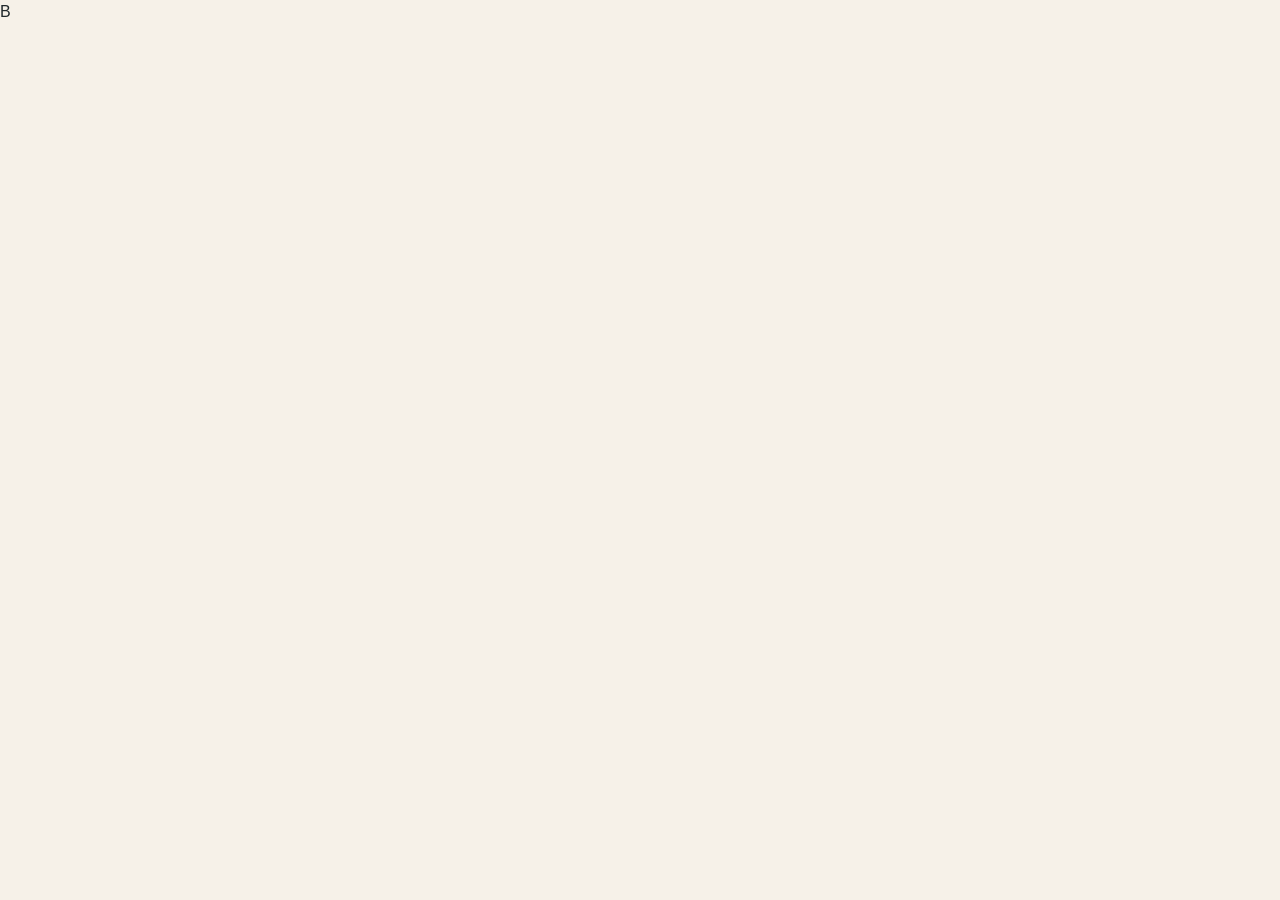
==== index.html @ 12fffc2f "build Pixel Party game hub and points shop" ====
<!doctype html>
<html lang="en">
<head>
  <meta charset="utf-8">
  <meta name="viewport" content="width=device-width, initial-scale=1">
  <meta name="description" content="A small browser arcade with quick games, daily challenges, and high scores.">
  <title>Pixel Party // Browser Arcade</title>
  <link rel="stylesheet" href="styles.css">
  <link rel="stylesheet" href="quest.css">
  <link rel="stylesheet" href="party.css">
</head>
<body>
  <div class="grain" aria-hidden="true"></div>
  <header class="site-header">
    <a class="logo" href="#top" aria-label="Pixel Party home"><span class="logo-mark">✦</span><span>pixel party</span></a>
    <nav aria-label="Primary navigation">
      <a href="#arcade">Arcade</a>
      <a href="#how-it-works">How it works</a>
      <a href="shop.html">Points shop</a><a class="nav-button" href="#arcade">Pick a game <span>↗</span></a>
    </nav>
  </header>

  <main id="top">
    <section class="hero gamified-hero" aria-labelledby="hero-title">
      <div class="hero-copy">
        <div class="status-line"><span class="live-pill"><span class="pulse"></span> ARCADE ONLINE</span><span class="season-label">SEASON 01 · BREAK TIME</span></div>
        <h1 id="hero-title">Choose your<br><em>next adventure.</em></h1>
        <p class="hero-text">Five games, no account, and something new to chase each day. Pick a favorite, beat your last score, and leave your mark.</p>
        <div class="hero-actions"><a class="button button-primary" href="#arcade">Choose a game <span>↓</span></a><span class="micro-note">New challenge every day.</span></div>
      </div>
      <div class="hero-art" aria-label="Decorative game controller illustration">
        <div class="sun"></div><div class="doodle doodle-star">✦</div><div class="doodle doodle-zig">〰</div>
        <div class="controller"><span class="controller-top"></span><span class="dpad"><i></i><b></b></span><span class="button-cluster"><i></i><i></i><i></i><i></i></span><span class="stick one"></span><span class="stick two"></span><span class="controller-line"></span></div>
        <span class="art-note note-one">pick a lane →</span><span class="art-note note-two">level up!</span>
      </div>
    </section>

    <section class="player-dashboard" aria-label="Player progress">
      <div class="player-id"><div class="avatar" data-party-badge>B</div><div><span class="tiny-label">PLAYER PROFILE</span><strong>Break Runner <i>LVL 04</i></strong></div></div>
      <div class="xp-block"><div class="xp-label"><span>XP TO NEXT LEVEL</span><b>720 / 1000</b></div><div class="xp-track"><span></span></div></div>
      <div class="dash-stat"><span class="stat-icon">🔥</span><div><span class="tiny-label">STREAK</span><strong id="streak-count">0 days</strong></div></div>
      <div class="dash-stat"><span class="stat-icon">🏆</span><div><span class="tiny-label">WINS</span><strong>12 total</strong></div></div>
    </section>

    <section class="daily-quest" aria-label="Daily quest">
      <div class="quest-icon">✦</div><div class="quest-copy"><span class="tiny-label" id="quest-kicker">DAILY QUEST · +100 XP</span><h2 id="quest-title">Try something new</h2><p id="quest-copy">Play one of the two fresh mini-games below and add a new badge to your shelf.</p></div><span class="quest-reward">REWARD<br><b>+100 XP</b></span><button class="quest-button" id="claim-quest">Claim today’s XP</button><span class="quest-status" id="quest-status" aria-live="polite"></span>
    </section>

    <section class="arcade-section" id="arcade" aria-labelledby="arcade-title">
      <div class="section-heading"><div><p class="kicker">the game shelf</p><h2 id="arcade-title">What are you in the mood for?</h2></div><label class="search"><span>⌕</span><input id="game-search" type="search" placeholder="Find a game" aria-label="Find a game"></label></div>
      <div class="game-grid" id="game-grid">
        <article class="game-card featured" data-title="Blast Rivals" data-tags="action arena duel shooting">
          <div class="card-art blast-art"><span class="art-badge">HOT</span><span class="blast-word">BLAST</span><span class="blast-orb orb-one"></span><span class="blast-orb orb-two"></span><span class="blast-cross">+</span><span class="blast-caption">arena duel</span></div>
          <div class="card-body"><div class="card-meta"><span class="game-type">Action · Arena</span><span class="players">1–2 players</span></div><h3>Blast Rivals</h3><p>Dash, aim, choose your weapon, and outlast the arena.</p><a class="card-link" href="games/blast-rivals/index.html">Play Blast Rivals <span>↗</span></a></div>
        </article>
        <article class="game-card" data-title="Grandma's Cookie Counter" data-tags="clicker idle upgrade cozy">
          <div class="card-art cookie-art"><span class="recipe-note">fresh from<br>the oven</span><span class="cookie">●</span><span class="cookie-chip c1"></span><span class="cookie-chip c2"></span><span class="cookie-chip c3"></span><span class="steam">〰</span></div>
          <div class="card-body"><div class="card-meta"><span class="game-type">Idle · Upgrade</span><span class="players">Solo</span></div><h3>Grandma’s Cookie Counter</h3><p>Click a cookie, hire grandmas, and grow the sweetest empire.</p><a class="card-link" href="games/grandmas-cookie/index.html">Start baking <span>↗</span></a></div>
        </article>
        <article class="game-card" data-title="Jet Ski Race" data-tags="racing speed water multiplayer">
          <div class="card-art jetski-art"><span class="wave wave-one"></span><span class="wave wave-two"></span><span class="jetski">▰</span><span class="speed-lines">///</span><span class="race-note">GO<br>FAST!</span></div>
          <div class="card-body"><div class="card-meta"><span class="game-type">Racing · Speed</span><span class="players">Solo</span></div><h3>Jet Ski Race</h3><p>Hit the water, dodge the buoys, and chase the finish line.</p><a class="card-link" href="https://azgames.io/jetski-race" target="_blank" rel="noopener">Race on AZGames <span>↗</span></a></div>
        </article>
        <article class="game-card bonus-card" data-title="Cannonfall Last Stand" data-tags="defense shooter upgrade bonus">
          <div class="card-art cannon-art"><span class="cannon-sun">✹</span><span class="cannon">▰</span><span class="cannon-copy">LAST<br>STAND</span></div>
          <div class="card-body"><div class="card-meta"><span class="game-type">Bonus · Defense</span><span class="players">Solo</span></div><h3>Cannonfall // Last Stand</h3><p>Defend the wall, earn money, and build an overpowered cannon.</p><a class="card-link" href="games/cannonfall/index.html">Defend the line <span>↗</span></a></div>
        </article>
        <article class="game-card mini-card" data-title="Pixel Dodge" data-tags="arcade reflex quick mini new">
          <div class="card-art dodge-art"><span class="new-stamp">NEW</span><span class="dodge-grid"></span><span class="dodge-player">◆</span><span class="dodge-enemy enemy-a">✦</span><span class="dodge-enemy enemy-b">✦</span><span class="dodge-title">DODGE<br>MODE</span></div>
          <div class="card-body"><div class="card-meta"><span class="game-type">Mini · Reflex</span><span class="players">Solo</span></div><h3>Pixel Dodge</h3><p>Move left and right, dodge the falling sparks, and beat your best run.</p><a class="card-link" href="games/pixel-dodge/index.html">Start dodging <span>↗</span></a></div>
        </article>
        <article class="game-card mini-card" data-title="Flip Match" data-tags="memory puzzle quick mini new">
          <div class="card-art memory-art"><span class="new-stamp">NEW</span><span class="memory-card mc-1">?</span><span class="memory-card mc-2">★</span><span class="memory-card mc-3">●</span><span class="memory-card mc-4">★</span><span class="memory-card mc-5">?</span><span class="memory-card mc-6">●</span></div>
          <div class="card-body"><div class="card-meta"><span class="game-type">Mini · Memory</span><span class="players">Solo</span></div><h3>Flip Match</h3><p>Find all the pairs in as few moves as possible. Your brain is the upgrade.</p><a class="card-link" href="games/flip-match/index.html">Flip the cards <span>↗</span></a></div>
        </article>
      </div>
      <p class="empty-state" id="empty-state" hidden>No games found. Try a different vibe.</p>
    </section>

    <section class="how-section" id="how-it-works"><div class="how-intro"><p class="kicker">how this place works</p><h2>Pick a game.<br><em>Leave a score.</em></h2></div><div class="steps"><div class="step"><span>01</span><h3>Pick a lane</h3><p>Blast, bake, race, dodge, or match. Choose whatever sounds fun.</p></div><div class="step"><span>02</span><h3>Beat your best</h3><p>Most games save progress or high scores right in this browser.</p></div><div class="step"><span>03</span><h3>Check back tomorrow</h3><p>Your daily quest resets once a day, so there’s always one more thing to try.</p></div></div></section>
  </main>
  <footer class="site-footer"><a class="logo" href="#top"><span class="logo-mark">✦</span><span>pixel party</span></a><span>built by classmates, played everywhere</span><span>static arcade · 2026</span></footer>
  <script src="party.js"></script><script src="script.js"></script>
</body>
</html>
---- styles.css ----
:root{--ink:#20282a;--cream:#f6f1e8;--paper:#fffdf8;--coral:#f26f52;--yellow:#f5c84b;--mint:#b7dfcf;--blue:#91c9df;--line:#d9d2c4;--serif:Georgia,'Times New Roman',serif;--hand:'Segoe Print','Bradley Hand',cursive}*{box-sizing:border-box}html{scroll-behavior:smooth}body{margin:0;background:var(--cream);color:var(--ink);font-family:Arial,Helvetica,sans-serif;line-height:1.45}.grain{position:fixed;inset:0;pointer-events:none;opacity:.16;background-image:radial-gradient(#3c3025 .6px,transparent .7px);background-size:7px 7px;mix-blend-mode:multiply;z-index:5}.site-header{max-width:1180px;margin:auto;padding:25px 34px;display:flex;justify-content:space-between;align-items:center;position:relative;z-index:10}.logo{color:var(--ink);text-decoration:none;font:700 21px var(--hand);display:flex;align-items:center;gap:9px}.logo-mark{display:grid;place-items:center;width:28px;height:28px;color:#fff;background:var(--coral);border-radius:50%;font:18px Arial;transform:rotate(-12deg)}nav{display:flex;align-items:center;gap:29px;font-size:13px;font-weight:700}nav a{color:var(--ink);text-decoration:none}nav a:hover,.card-link:hover{color:var(--coral)}.nav-button{border:1px solid var(--ink);padding:10px 15px;border-radius:99px}.nav-button span,.button span,.card-link span{font-size:18px;margin-left:5px}.hero{max-width:1180px;margin:32px auto 105px;padding:45px 34px 0;display:grid;grid-template-columns:1.05fr .95fr;align-items:center;gap:40px}.kicker{text-transform:uppercase;letter-spacing:2.5px;font-size:10px;font-weight:800;color:#687370;margin:0 0 18px}.pulse{display:inline-block;width:8px;height:8px;border-radius:50%;background:var(--coral);margin-right:8px;box-shadow:0 0 0 5px #f26f5230}.hero h1{font:700 clamp(43px,6vw,78px)/.98 var(--serif);letter-spacing:-3px;margin:0 0 24px}.hero h1 em,.how-section em{font-weight:400;color:var(--coral);font-style:italic}.hero-text{max-width:465px;color:#596361;font-size:16px;margin:0 0 31px}.hero-actions{display:flex;align-items:center;gap:19px}.button{display:inline-block;text-decoration:none;font-weight:800;font-size:13px;padding:15px 21px;border-radius:99px}.button-primary{background:var(--ink);color:#fff}.button-primary:hover{background:var(--coral)}.micro-note{font:13px var(--hand);color:#727a76}.hero-art{height:370px;position:relative}.sun{position:absolute;background:var(--yellow);width:260px;height:260px;border-radius:50%;left:78px;top:15px}.controller{position:absolute;left:53px;top:96px;width:360px;height:174px;background:#e8e1d4;border:3px solid var(--ink);border-radius:90px 85px 105px 85px;transform:rotate(-10deg);box-shadow:8px 10px 0 var(--ink);overflow:hidden}.controller-top{position:absolute;width:182px;height:50px;background:#c7d1ca;border-radius:50%;left:88px;top:-23px;opacity:.7}.dpad{position:absolute;left:62px;top:60px;width:48px;height:48px}.dpad:before,.dpad:after{content:'';position:absolute;background:var(--ink);border-radius:3px}.dpad:before{width:48px;height:15px;top:16px}.dpad:after{height:48px;width:15px;left:16px}.button-cluster{position:absolute;right:47px;top:48px;width:61px;height:60px}.button-cluster i{position:absolute;width:16px;height:16px;border-radius:50%;background:var(--coral);border:2px solid var(--ink)}.button-cluster i:nth-child(1){top:0;left:23px;background:var(--yellow)}.button-cluster i:nth-child(2){top:22px;left:0;background:var(--blue)}.button-cluster i:nth-child(3){top:22px;right:0;background:var(--coral)}.button-cluster i:nth-child(4){bottom:0;left:23px;background:var(--mint)}.stick{position:absolute;width:31px;height:31px;border-radius:50%;background:#b5beb7;border:2px solid var(--ink);bottom:27px}.stick.one{left:127px}.stick.two{left:199px}.controller-line{position:absolute;left:153px;bottom:10px;width:54px;height:2px;background:#9aa49f}.doodle{position:absolute;font-size:45px;color:var(--coral);font-family:var(--hand)}.doodle-star{right:50px;top:24px}.doodle-zig{left:24px;bottom:36px;color:var(--ink);transform:rotate(-18deg)}.art-note{position:absolute;font:17px var(--hand)}.note-one{right:0;bottom:63px;transform:rotate(7deg)}.note-two{left:5px;top:68px;color:var(--coral);transform:rotate(-12deg)}.arcade-section{max-width:1180px;margin:auto;padding:0 34px 110px}.section-heading{display:flex;justify-content:space-between;align-items:end;margin-bottom:25px}.section-heading h2,.how-section h2{font:700 clamp(30px,4vw,46px)/1 var(--serif);letter-spacing:-1.5px;margin:0}.search{border-bottom:1px solid #9faaa4;display:flex;align-items:center;gap:8px;padding:8px 2px;width:180px}.search span{font-size:22px}.search input{background:none;border:0;outline:0;font:14px var(--hand);width:100%;color:var(--ink)}.game-grid{display:grid;grid-template-columns:repeat(3,1fr);gap:18px}.game-card{background:var(--paper);border:1px solid var(--line);border-radius:8px;overflow:hidden;box-shadow:0 5px 0 #e5ddcf;transition:.2s;display:flex;flex-direction:column}.game-card:hover{transform:translateY(-6px) rotate(-.4deg);box-shadow:0 11px 0 #ded4c4}.card-art{height:220px;position:relative;overflow:hidden}.blast-art{background:#161f35;color:#fff}.art-badge{position:absolute;right:14px;top:14px;background:var(--coral);font-size:9px;font-weight:900;padding:5px 8px;border-radius:3px;letter-spacing:1px}.blast-word{position:absolute;left:23px;top:47px;font:900 59px Arial;font-style:italic;letter-spacing:-7px;text-shadow:4px 5px 0 var(--coral)}.blast-caption{position:absolute;left:26px;bottom:30px;color:#9eaac6;text-transform:uppercase;letter-spacing:2px;font-size:10px}.blast-orb{position:absolute;border-radius:50%;border:3px solid #91c9df}.orb-one{width:72px;height:72px;right:34px;bottom:28px;box-shadow:0 0 25px #91c9df}.orb-two{width:19px;height:19px;right:145px;top:31px;background:var(--yellow);border:0}.blast-cross{position:absolute;color:var(--mint);font-size:52px;right:75px;top:70px}.cookie-art{background:#e9d9bc}.cookie{position:absolute;width:138px;height:138px;border-radius:50%;left:90px;top:45px;background:#b66a41;border:4px solid #703e2a;color:transparent;box-shadow:8px 11px 0 #70412d;transform:rotate(-9deg)}.cookie-chip{position:absolute;width:14px;height:14px;border-radius:50%;background:#633724;z-index:1}.c1{left:137px;top:76px}.c2{left:181px;top:123px}.c3{left:117px;top:145px}.recipe-note,.race-note{position:absolute;font:17px var(--hand);color:#6a4938;left:19px;top:21px;transform:rotate(-8deg)}.steam{position:absolute;right:29px;top:26px;font:55px var(--hand);color:#fff;transform:rotate(20deg)}.jetski-art{background:var(--blue)}.wave{position:absolute;left:-20px;width:420px;height:75px;border-top:6px solid #eaf6ee;border-radius:50%}.wave-one{bottom:43px;transform:rotate(-8deg)}.wave-two{bottom:-2px;transform:rotate(7deg);opacity:.7}.jetski{position:absolute;left:98px;top:92px;font-size:104px;color:var(--coral);transform:rotate(-9deg);text-shadow:7px 8px 0 var(--ink)}.speed-lines{position:absolute;left:49px;top:110px;font:38px Arial;letter-spacing:2px;color:#fff;transform:rotate(-15deg)}.race-note{right:20px;left:auto;top:28px;color:var(--ink);font-size:20px;font-weight:700;transform:rotate(8deg)}.cannon-art{background:#f1c94f;color:var(--ink)}.cannon-sun{position:absolute;font-size:120px;left:17px;top:37px;opacity:.25}.cannon{position:absolute;font-size:110px;left:58px;top:73px;transform:rotate(-20deg)}.cannon-copy{position:absolute;right:21px;top:48px;font:900 31px/.85 Arial;font-style:italic;text-align:right}.card-body{padding:18px 19px 20px;display:flex;flex-direction:column;flex:1}.card-meta{display:flex;justify-content:space-between;color:#78827e;text-transform:uppercase;font-size:9px;font-weight:800;letter-spacing:1.1px}.game-type{color:var(--coral)}.card-body h3{font:700 24px/1.05 var(--serif);margin:14px 0 8px}.card-body p{color:#6a736f;font-size:13px;line-height:1.5;margin:0 0 20px}.card-link{color:var(--ink);font:700 14px var(--hand);text-decoration:none;margin-top:auto}.empty-state{text-align:center;font:20px var(--hand);padding:50px}.how-section{background:#d9eee4;padding:86px max(34px,calc((100% - 1112px)/2));display:grid;grid-template-columns:.85fr 1.3fr;gap:85px}.how-section h2{font-size:44px}.steps{display:grid;grid-template-columns:repeat(3,1fr);gap:26px}.step{border-top:1px solid #88a99b;padding-top:14px}.step span{font:15px var(--hand);color:var(--coral)}.step h3{font:700 18px var(--serif);margin:23px 0 8px}.step p{color:#63746f;font-size:13px}.site-footer{max-width:1180px;margin:auto;padding:27px 34px;display:flex;justify-content:space-between;align-items:center;color:#79827d;font-size:10px;text-transform:uppercase;letter-spacing:1px}.site-footer .logo{text-transform:none;letter-spacing:0;color:var(--ink);font-size:17px}.site-footer .logo-mark{width:22px;height:22px;font-size:13px}@media(max-width:850px){.hero{grid-template-columns:1fr;margin-top:10px;margin-bottom:65px}.hero-art{height:310px;max-width:490px;margin:auto;width:100%;transform:scale(.9)}.game-grid{grid-template-columns:repeat(2,1fr)}.how-section{grid-template-columns:1fr;gap:35px}.steps{max-width:700px}.site-footer{gap:15px;flex-wrap:wrap}}@media(max-width:580px){.site-header{padding:18px 20px}nav a:not(.nav-button){display:none}.hero,.arcade-section{padding-left:20px;padding-right:20px}.hero h1{font-size:48px}.hero-art{transform:scale(.72);transform-origin:top center;margin-bottom:-70px}.section-heading{align-items:start;gap:20px;flex-direction:column}.game-grid{grid-template-columns:1fr}.card-art{height:190px}.cookie{left:calc(50% - 69px)}.how-section{padding-left:20px;padding-right:20px}.steps{grid-template-columns:1fr}.site-footer{padding:25px 20px}.site-footer>span:last-child{display:none}}

/* Player dashboard and arcade energy */
.gamified-hero{margin-bottom:38px}.status-line{display:flex;gap:14px;align-items:center;margin-bottom:22px}.live-pill{font:800 10px Arial;letter-spacing:1.4px;background:var(--mint);padding:8px 11px;border-radius:4px}.live-pill .pulse{width:6px;height:6px;margin-right:5px;box-shadow:none}.season-label{font:10px var(--hand);color:#79827d}.player-dashboard{max-width:1112px;margin:0 auto 22px;padding:15px 18px;display:flex;align-items:center;gap:24px;background:var(--ink);color:#fff;border-radius:8px;box-shadow:6px 6px 0 var(--coral)}.player-id{display:flex;align-items:center;gap:10px;min-width:205px}.avatar{display:grid;place-items:center;width:38px;height:38px;border-radius:50%;background:var(--yellow);color:var(--ink);font:700 20px var(--serif);transform:rotate(-7deg)}.tiny-label{display:block;color:#9eb0a8;font:800 8px Arial;letter-spacing:1.3px}.player-id strong,.dash-stat strong{display:block;font:700 14px var(--serif);margin-top:3px}.player-id i{font:normal 9px Arial;color:var(--yellow);margin-left:5px}.xp-block{flex:1;min-width:170px}.xp-label{display:flex;justify-content:space-between;font:800 9px Arial;letter-spacing:1px;color:#b6c5bf;margin-bottom:7px}.xp-label b{color:var(--yellow)}.xp-track{height:8px;border-radius:9px;background:#3b4848;overflow:hidden}.xp-track span{display:block;width:72%;height:100%;background:linear-gradient(90deg,var(--coral),var(--yellow));border-radius:inherit}.dash-stat{display:flex;align-items:center;gap:8px;padding-left:18px;border-left:1px solid #465252;min-width:95px}.stat-icon{font-size:21px}.daily-quest{max-width:1112px;margin:0 auto 84px;padding:18px 24px;display:flex;align-items:center;gap:17px;border:1px dashed #c4a95c;background:#fff5c9;border-radius:8px;position:relative;overflow:hidden}.daily-quest:after{content:'✦  ✧  ✦  ✧';position:absolute;right:20px;bottom:-5px;color:#ebd782;font-size:29px;letter-spacing:8px}.quest-icon{display:grid;place-items:center;background:var(--coral);color:#fff;width:42px;height:42px;border-radius:11px;font-size:25px;transform:rotate(-7deg)}.quest-copy h2{font:700 22px var(--serif);margin:3px 0}.quest-copy p{color:#756f5d;font-size:12px;margin:0}.quest-reward{margin-left:auto;text-align:right;font:800 9px Arial;letter-spacing:1px;color:#9d8d55;z-index:1}.quest-reward b{color:var(--coral);font-size:14px}.mini-card{position:relative}.new-stamp{position:absolute;right:13px;top:13px;z-index:2;background:var(--yellow);color:var(--ink);padding:5px 7px;border-radius:3px;font:900 9px Arial;letter-spacing:1px;transform:rotate(4deg)}.dodge-art{background:#252d3c;color:#fff}.dodge-grid{position:absolute;inset:0;background-image:linear-gradient(#ffffff0c 1px,transparent 1px),linear-gradient(90deg,#ffffff0c 1px,transparent 1px);background-size:25px 25px;transform:perspective(150px) rotateX(35deg) scale(1.4);transform-origin:bottom}.dodge-player{position:absolute;left:49%;bottom:35px;color:var(--mint);font-size:36px;text-shadow:0 0 18px var(--mint);animation:float 1.5s ease-in-out infinite}.dodge-enemy{position:absolute;color:var(--coral);font-size:28px;text-shadow:0 0 12px var(--coral)}.enemy-a{left:27%;top:47px;animation:fall 2.2s linear infinite}.enemy-b{right:27%;top:17px;animation:fall 1.8s .5s linear infinite}.dodge-title{position:absolute;left:18px;bottom:17px;color:#91c9df;font:900 16px/.85 Arial;letter-spacing:1px;transform:rotate(-4deg)}.memory-art{background:#d5e8df;display:grid;grid-template-columns:repeat(3,44px);grid-template-rows:repeat(2,57px);gap:9px;align-content:center;justify-content:center}.memory-card{display:grid;place-items:center;background:var(--paper);border:2px solid var(--ink);border-radius:5px;color:var(--coral);font:700 23px var(--serif);box-shadow:3px 3px 0 #9ebdb0}.mc-2,.mc-4{color:var(--yellow)}.mc-3,.mc-6{color:var(--blue)}.mc-1,.mc-5{background:var(--ink);color:#fff;transform:rotate(-4deg)}.mc-4{transform:rotate(5deg)}@keyframes float{50%{transform:translateY(-9px) rotate(45deg)}}@keyframes fall{0%{transform:translateY(-30px);opacity:0}15%{opacity:1}100%{transform:translateY(150px);opacity:.1}}@media(max-width:850px){.player-dashboard{margin-left:34px;margin-right:34px;flex-wrap:wrap}.player-id{min-width:180px}.daily-quest{margin-left:34px;margin-right:34px}}@media(max-width:580px){.status-line{flex-wrap:wrap}.player-dashboard{margin-left:20px;margin-right:20px;gap:14px}.xp-block{order:3;flex-basis:100%}.dash-stat{min-width:85px}.daily-quest{margin-left:20px;margin-right:20px;margin-bottom:60px;padding:16px}.quest-copy p{max-width:200px}.quest-reward{display:none}}
---- quest.css ----
.quest-button{position:relative;z-index:2;margin-left:auto;border:1px solid var(--ink);border-radius:99px;background:var(--ink);color:#fff;padding:11px 14px;font:700 11px var(--hand);white-space:nowrap;cursor:pointer}.quest-button:hover{background:var(--coral);border-color:var(--coral)}.quest-button:disabled{background:#a9b3a8;border-color:#a9b3a8;cursor:default}.quest-status{position:absolute;right:24px;bottom:3px;z-index:2;color:#897c4f;font-size:9px}@media(max-width:580px){.quest-button{margin-left:0;padding:9px 11px}.quest-status{right:16px;bottom:-1px;font-size:8px}}
---- party.css ----
.party-wallet{position:fixed;right:18px;top:18px;z-index:30;padding:9px 13px;border-radius:99px;background:var(--ink,#20282a);color:#fff;text-decoration:none;font:700 11px Arial,sans-serif;box-shadow:0 4px 14px #0003}.party-wallet:hover{background:var(--coral,#f26f52)}body[data-party-theme="neon"]{--ink:#18233a;--cream:#eaf9f7;--paper:#fff;--coral:#7b61ff;--yellow:#5de0c0;--mint:#c3f2e6}body[data-party-theme="sunset"]{--ink:#3a2025;--cream:#fff0dd;--paper:#fffaf3;--coral:#df583f;--yellow:#ffb443;--mint:#ffd5b7}body[data-party-badge="★"] .avatar{background:var(--coral);color:#fff}body[data-party-badge="★"] .avatar{font-size:0}body[data-party-badge="★"] .avatar::after{content:'★';font-size:15px}
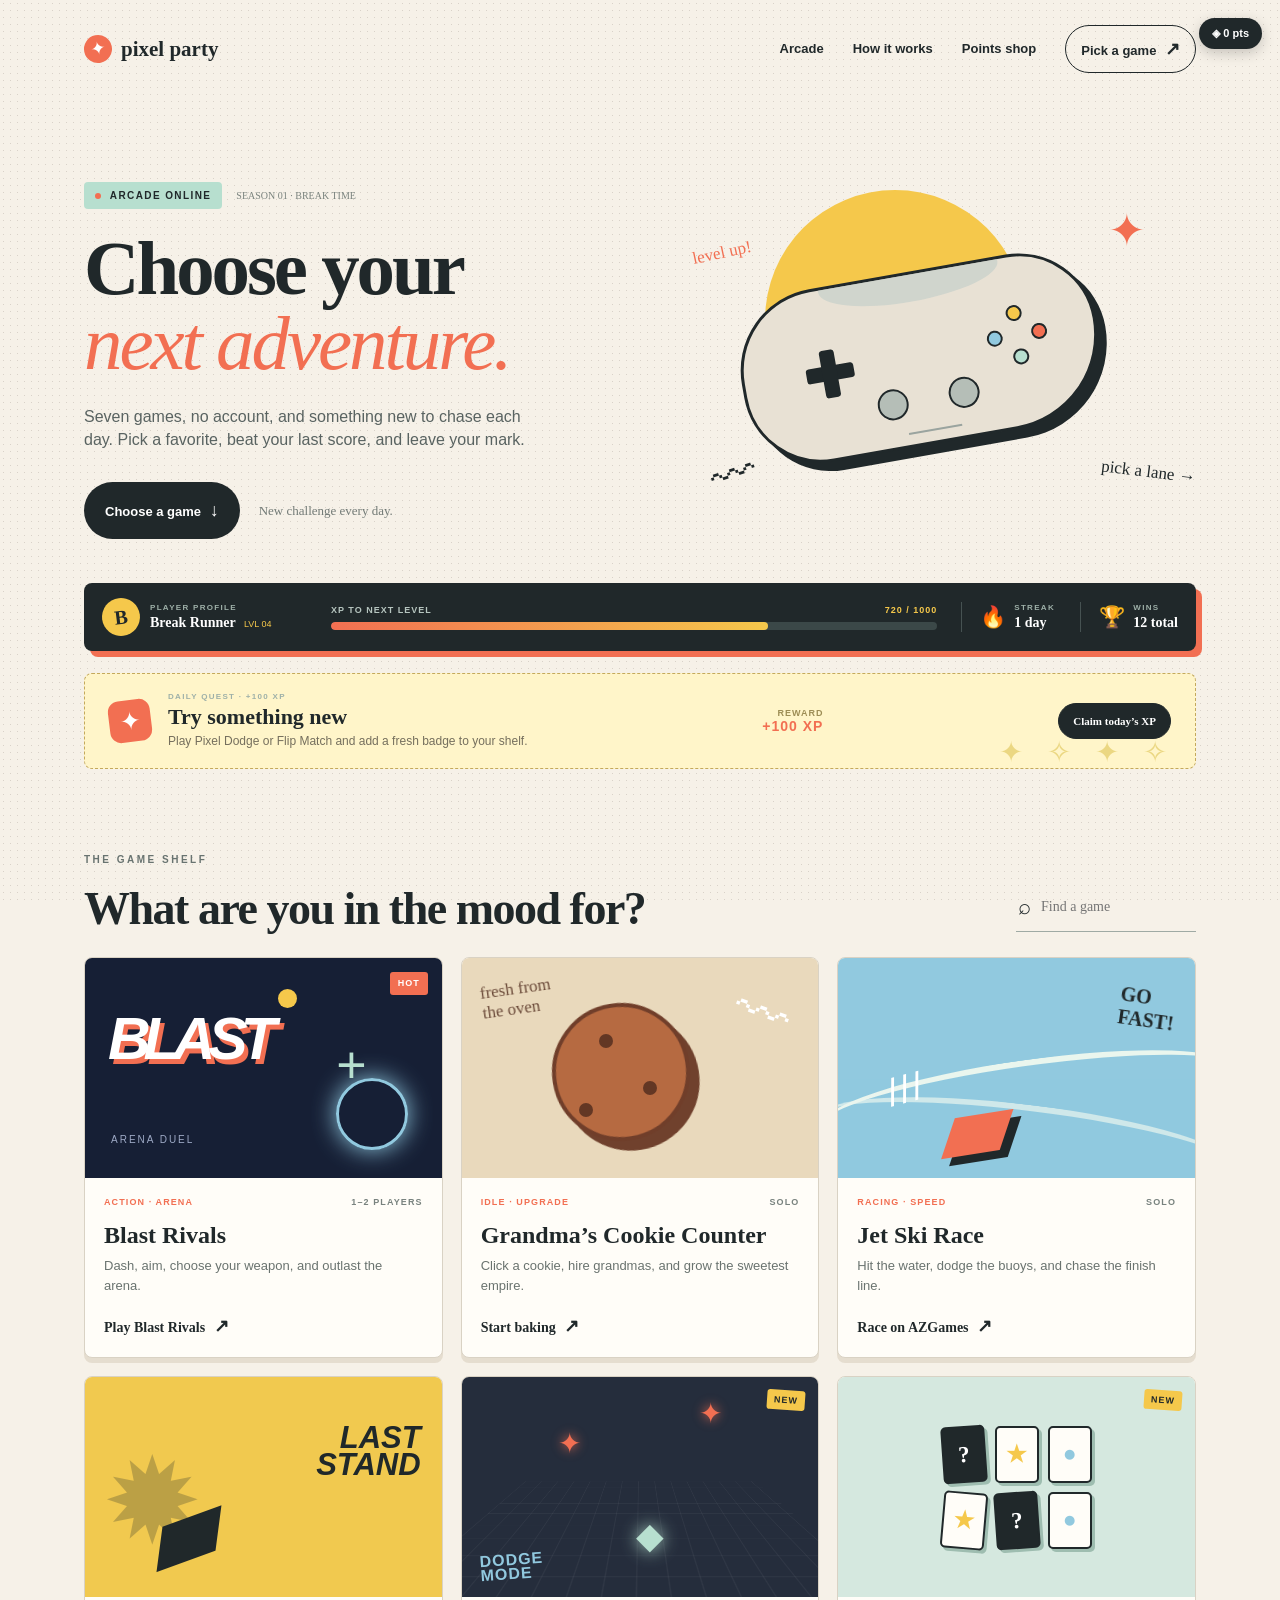
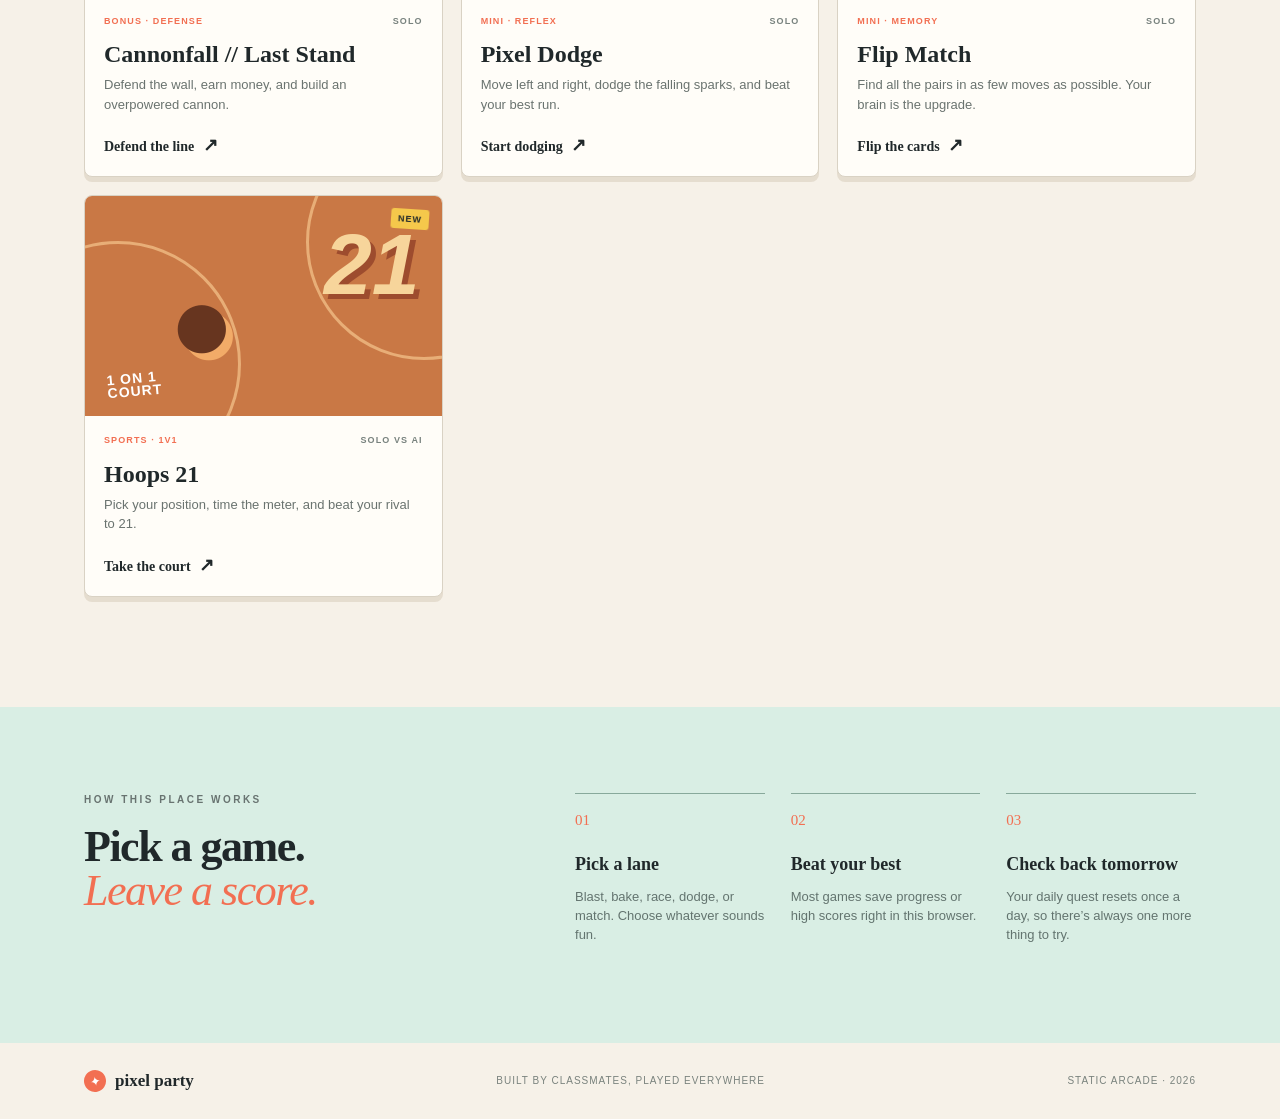
==== commit 358434a7: "add Hoops 21 basketball game" ====
--- a/index.html
+++ b/index.html
@@ -8,6 +8,8 @@
   <link rel="stylesheet" href="styles.css">
   <link rel="stylesheet" href="quest.css">
   <link rel="stylesheet" href="party.css">
+  <link rel="stylesheet" href="failsafe.css?v=3">
+  <link rel="stylesheet" href="arcade-extra.css">
 </head>
 <body>
   <div class="grain" aria-hidden="true"></div>
@@ -25,7 +27,7 @@
       <div class="hero-copy">
         <div class="status-line"><span class="live-pill"><span class="pulse"></span> ARCADE ONLINE</span><span class="season-label">SEASON 01 · BREAK TIME</span></div>
         <h1 id="hero-title">Choose your<br><em>next adventure.</em></h1>
-        <p class="hero-text">Five games, no account, and something new to chase each day. Pick a favorite, beat your last score, and leave your mark.</p>
+        <p class="hero-text">Seven games, no account, and something new to chase each day. Pick a favorite, beat your last score, and leave your mark.</p>
         <div class="hero-actions"><a class="button button-primary" href="#arcade">Choose a game <span>↓</span></a><span class="micro-note">New challenge every day.</span></div>
       </div>
       <div class="hero-art" aria-label="Decorative game controller illustration">
@@ -73,6 +75,10 @@
           <div class="card-art memory-art"><span class="new-stamp">NEW</span><span class="memory-card mc-1">?</span><span class="memory-card mc-2">★</span><span class="memory-card mc-3">●</span><span class="memory-card mc-4">★</span><span class="memory-card mc-5">?</span><span class="memory-card mc-6">●</span></div>
           <div class="card-body"><div class="card-meta"><span class="game-type">Mini · Memory</span><span class="players">Solo</span></div><h3>Flip Match</h3><p>Find all the pairs in as few moves as possible. Your brain is the upgrade.</p><a class="card-link" href="games/flip-match/index.html">Flip the cards <span>↗</span></a></div>
         </article>
+        <article class="game-card mini-card" data-title="Hoops 21" data-tags="basketball sports shooting position levels new">
+          <div class="card-art hoops-art"><span class="new-stamp">NEW</span><span class="hoops-number">21</span><span class="hoops-ball">●</span><span class="hoops-lines">1 ON 1<br>COURT</span></div>
+          <div class="card-body"><div class="card-meta"><span class="game-type">Sports · 1v1</span><span class="players">Solo vs AI</span></div><h3>Hoops 21</h3><p>Pick your position, time the meter, and beat your rival to 21.</p><a class="card-link" href="games/hoops-21/index.html">Take the court <span>↗</span></a></div>
+        </article>
       </div>
       <p class="empty-state" id="empty-state" hidden>No games found. Try a different vibe.</p>
     </section>
--- a/party.css
+++ b/party.css
@@ -1 +1 @@
-.party-wallet{position:fixed;right:18px;top:18px;z-index:30;padding:9px 13px;border-radius:99px;background:var(--ink,#20282a);color:#fff;text-decoration:none;font:700 11px Arial,sans-serif;box-shadow:0 4px 14px #0003}.party-wallet:hover{background:var(--coral,#f26f52)}body[data-party-theme="neon"]{--ink:#18233a;--cream:#eaf9f7;--paper:#fff;--coral:#7b61ff;--yellow:#5de0c0;--mint:#c3f2e6}body[data-party-theme="sunset"]{--ink:#3a2025;--cream:#fff0dd;--paper:#fffaf3;--coral:#df583f;--yellow:#ffb443;--mint:#ffd5b7}body[data-party-badge="★"] .avatar{background:var(--coral);color:#fff}body[data-party-badge="★"] .avatar{font-size:0}body[data-party-badge="★"] .avatar::after{content:'★';font-size:15px}
+.party-wallet{position:fixed;right:18px;top:18px;z-index:30;padding:9px 13px;border-radius:99px;background:var(--ink,#20282a);color:#fff;text-decoration:none;font:700 11px Arial,sans-serif;box-shadow:0 4px 14px #0003}.party-wallet:hover{background:var(--coral,#f26f52)}html,body{min-height:100%;visibility:visible!important;opacity:1!important}.grain{z-index:0}.site-header,main,footer{position:relative;z-index:6}body[data-party-theme="neon"]{--ink:#18233a;--cream:#eaf9f7;--paper:#fff;--coral:#7b61ff;--yellow:#5de0c0;--mint:#c3f2e6}body[data-party-theme="sunset"]{--ink:#3a2025;--cream:#fff0dd;--paper:#fffaf3;--coral:#df583f;--yellow:#ffb443;--mint:#ffd5b7}body[data-party-badge="★"] .avatar{background:var(--coral);color:#fff}body[data-party-badge="★"] .avatar{font-size:0}body[data-party-badge="★"] .avatar::after{content:'★';font-size:15px}
--- a/failsafe.css
+++ b/failsafe.css
@@ -0,0 +1,14 @@
+/* Last-resort layout guard for local-file and GitHub Pages rendering. */
+html,body{display:block!important;min-width:320px;min-height:100%;overflow-x:hidden!important;overflow-y:auto!important}
+body>*{visibility:visible!important}
+.site-header{display:flex!important;visibility:visible!important;position:relative!important;z-index:10!important}
+main#top{display:block!important;visibility:visible!important;position:relative!important;z-index:6!important}
+.hero{display:grid!important;visibility:visible!important}
+.player-dashboard{display:flex!important;visibility:visible!important}
+.daily-quest{display:flex!important;visibility:visible!important}
+.arcade-section{display:block!important;visibility:visible!important}
+.game-grid{display:grid!important;visibility:visible!important}
+.game-card{display:flex!important;visibility:visible!important;opacity:1!important}
+.how-section{display:grid!important;visibility:visible!important}
+.site-footer{display:flex!important;visibility:visible!important;position:relative!important;z-index:6!important}
+.grain{pointer-events:none!important;z-index:0!important}
--- a/arcade-extra.css
+++ b/arcade-extra.css
@@ -0,0 +1 @@
+.hoops-art{background:#c97845;color:#fff;overflow:hidden}.hoops-art:before,.hoops-art:after{content:'';position:absolute;border:3px solid #f5c58e;border-radius:50%;opacity:.7}.hoops-art:before{width:240px;height:240px;left:-90px;top:45px}.hoops-art:after{width:230px;height:230px;right:-100px;top:-72px}.hoops-number{position:absolute;right:22px;top:34px;font:900 86px/.8 Arial;font-style:italic;color:#f7d59b;text-shadow:5px 5px 0 #9d4c2e}.hoops-ball{position:absolute;left:83px;top:71px;font-size:112px;color:#67351f;line-height:1;text-shadow:7px 7px 0 #f2ab68}.hoops-lines{position:absolute;left:22px;bottom:19px;font:900 14px/.9 Arial;letter-spacing:1px;transform:rotate(-5deg)}
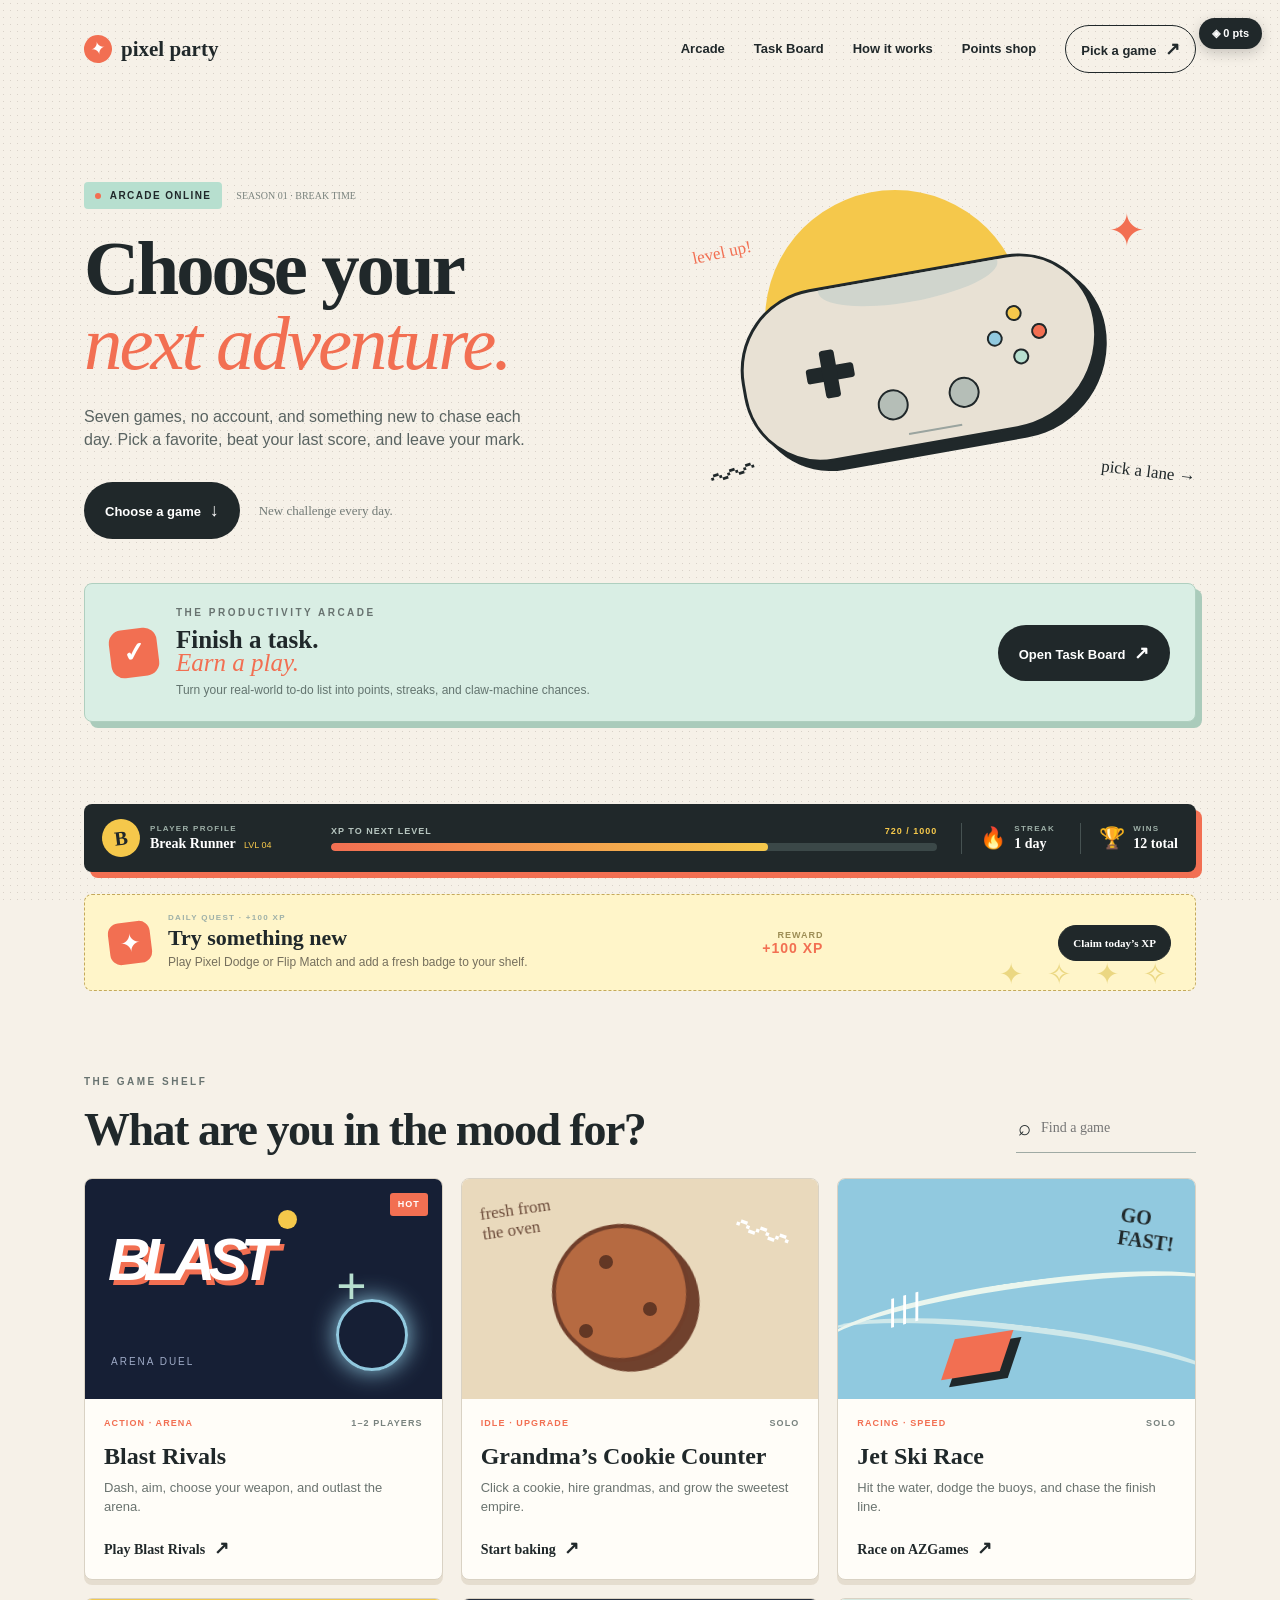
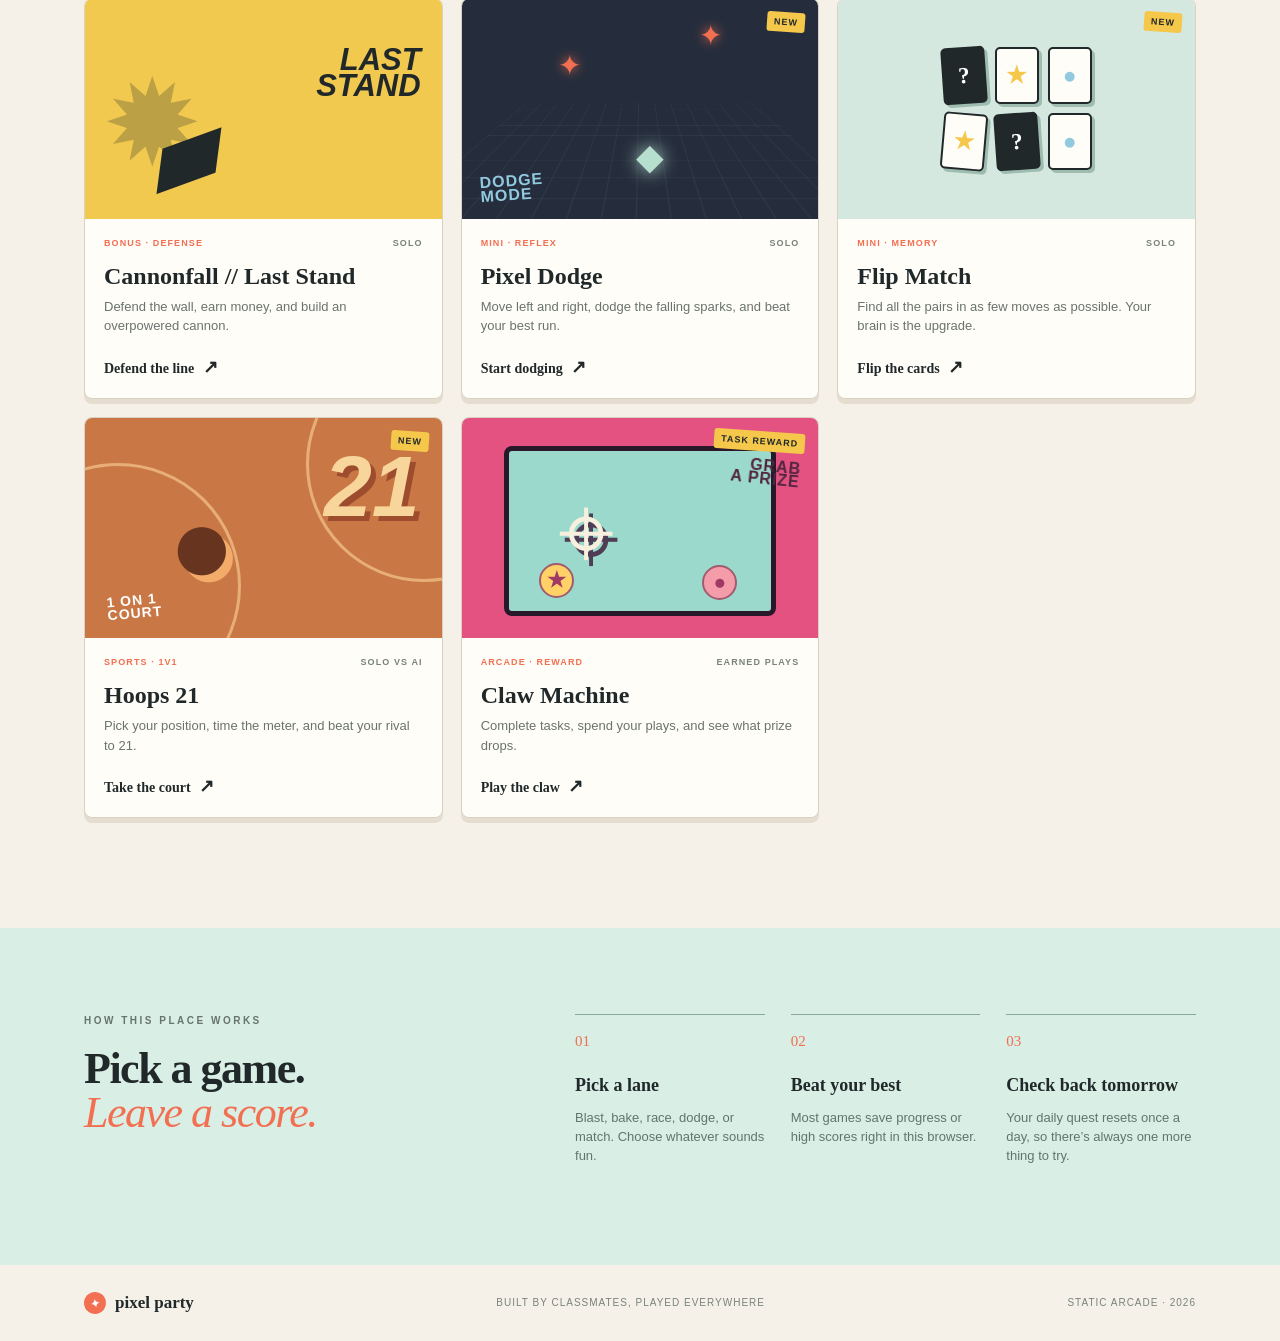
==== commit 411c1502: "add task board and claw machine rewards" ====
--- a/index.html
+++ b/index.html
@@ -17,6 +17,7 @@
     <a class="logo" href="#top" aria-label="Pixel Party home"><span class="logo-mark">✦</span><span>pixel party</span></a>
     <nav aria-label="Primary navigation">
       <a href="#arcade">Arcade</a>
+      <a href="tasks.html">Task Board</a>
       <a href="#how-it-works">How it works</a>
       <a href="shop.html">Points shop</a><a class="nav-button" href="#arcade">Pick a game <span>↗</span></a>
     </nav>
@@ -35,6 +36,10 @@
         <div class="controller"><span class="controller-top"></span><span class="dpad"><i></i><b></b></span><span class="button-cluster"><i></i><i></i><i></i><i></i></span><span class="stick one"></span><span class="stick two"></span><span class="controller-line"></span></div>
         <span class="art-note note-one">pick a lane →</span><span class="art-note note-two">level up!</span>
       </div>
+    </section>
+
+    <section class="task-cta" aria-label="Task Board preview">
+      <div class="task-cta-icon">✓</div><div><p class="kicker">THE PRODUCTIVITY ARCADE</p><h2>Finish a task.<br><em>Earn a play.</em></h2><p>Turn your real-world to-do list into points, streaks, and claw-machine chances.</p></div><a class="button button-primary" href="tasks.html">Open Task Board <span>↗</span></a>
     </section>
 
     <section class="player-dashboard" aria-label="Player progress">
@@ -79,6 +84,10 @@
           <div class="card-art hoops-art"><span class="new-stamp">NEW</span><span class="hoops-number">21</span><span class="hoops-ball">●</span><span class="hoops-lines">1 ON 1<br>COURT</span></div>
           <div class="card-body"><div class="card-meta"><span class="game-type">Sports · 1v1</span><span class="players">Solo vs AI</span></div><h3>Hoops 21</h3><p>Pick your position, time the meter, and beat your rival to 21.</p><a class="card-link" href="games/hoops-21/index.html">Take the court <span>↗</span></a></div>
         </article>
+        <article class="game-card mini-card" data-title="Claw Machine" data-tags="claw prize task reward arcade new">
+          <div class="card-art claw-art"><span class="new-stamp">TASK REWARD</span><span class="claw-machine">⌖</span><span class="prize prize-one">★</span><span class="prize prize-two">●</span><span class="claw-copy">GRAB<br>A PRIZE</span></div>
+          <div class="card-body"><div class="card-meta"><span class="game-type">Arcade · Reward</span><span class="players">Earned plays</span></div><h3>Claw Machine</h3><p>Complete tasks, spend your plays, and see what prize drops.</p><a class="card-link" href="games/claw-machine/index.html">Play the claw <span>↗</span></a></div>
+        </article>
       </div>
       <p class="empty-state" id="empty-state" hidden>No games found. Try a different vibe.</p>
     </section>
--- a/arcade-extra.css
+++ b/arcade-extra.css
@@ -1 +1,2 @@
 .hoops-art{background:#c97845;color:#fff;overflow:hidden}.hoops-art:before,.hoops-art:after{content:'';position:absolute;border:3px solid #f5c58e;border-radius:50%;opacity:.7}.hoops-art:before{width:240px;height:240px;left:-90px;top:45px}.hoops-art:after{width:230px;height:230px;right:-100px;top:-72px}.hoops-number{position:absolute;right:22px;top:34px;font:900 86px/.8 Arial;font-style:italic;color:#f7d59b;text-shadow:5px 5px 0 #9d4c2e}.hoops-ball{position:absolute;left:83px;top:71px;font-size:112px;color:#67351f;line-height:1;text-shadow:7px 7px 0 #f2ab68}.hoops-lines{position:absolute;left:22px;bottom:19px;font:900 14px/.9 Arial;letter-spacing:1px;transform:rotate(-5deg)}
+.task-cta{max-width:1112px;margin:0 auto 82px;padding:22px 25px;display:flex;align-items:center;gap:18px;background:#d9eee4;border:1px solid #afcfbf;border-radius:8px;box-shadow:6px 6px 0 #aacbbb}.task-cta-icon{display:grid;place-items:center;width:48px;height:48px;border-radius:13px;background:var(--coral);color:#fff;font:700 27px Georgia,serif;transform:rotate(-7deg)}.task-cta h2{font:700 25px/.95 var(--serif);margin:0}.task-cta h2 em{color:var(--coral);font-weight:400}.task-cta p:not(.kicker){color:#63746f;font-size:12px;margin:7px 0 0}.task-cta .kicker{margin:0 0 7px}.task-cta .button{margin-left:auto;white-space:nowrap}.claw-art{background:#e45282;color:#fff;overflow:hidden}.claw-art:before{content:'';position:absolute;inset:28px 42px 22px;background:#9bd9cc;border:5px solid #28182a;border-radius:8px}.claw-machine{position:absolute;left:96px;top:42px;z-index:1;font-size:100px;color:#f7f0df;text-shadow:5px 6px 0 #4f3d55}.prize{position:absolute;z-index:1;display:grid;place-items:center;width:35px;height:35px;border-radius:50%;font:700 21px Georgia,serif;color:#a03a65;border:2px solid #a25c6e}.prize-one{left:77px;bottom:40px;background:#ffd166}.prize-two{right:81px;bottom:38px;background:#f59caa}.claw-copy{position:absolute;right:18px;top:42px;z-index:2;color:#4f243e;font:900 16px/.8 Arial;text-align:right;letter-spacing:1px;transform:rotate(6deg)}@media(max-width:580px){.task-cta{margin-left:20px;margin-right:20px;align-items:flex-start;flex-wrap:wrap;padding:18px}.task-cta .button{margin-left:0}.task-cta p:not(.kicker){max-width:250px}}
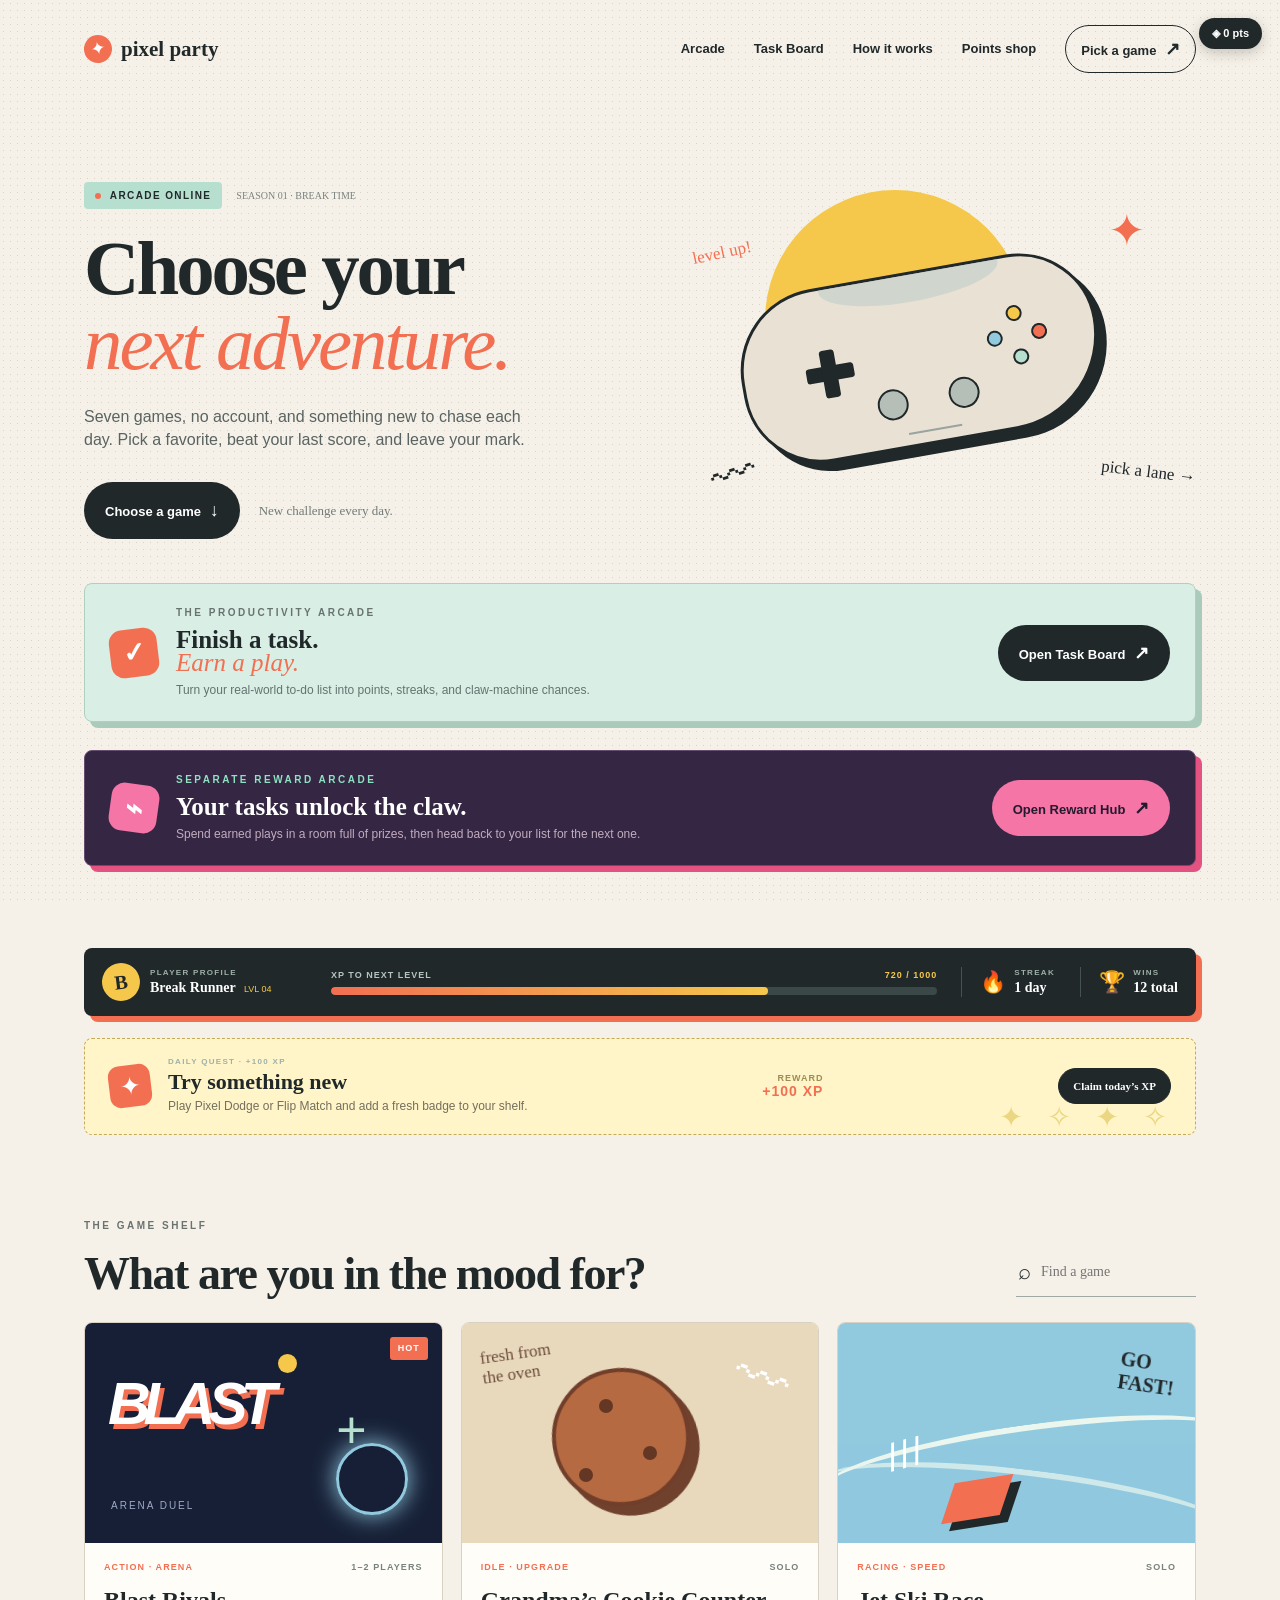
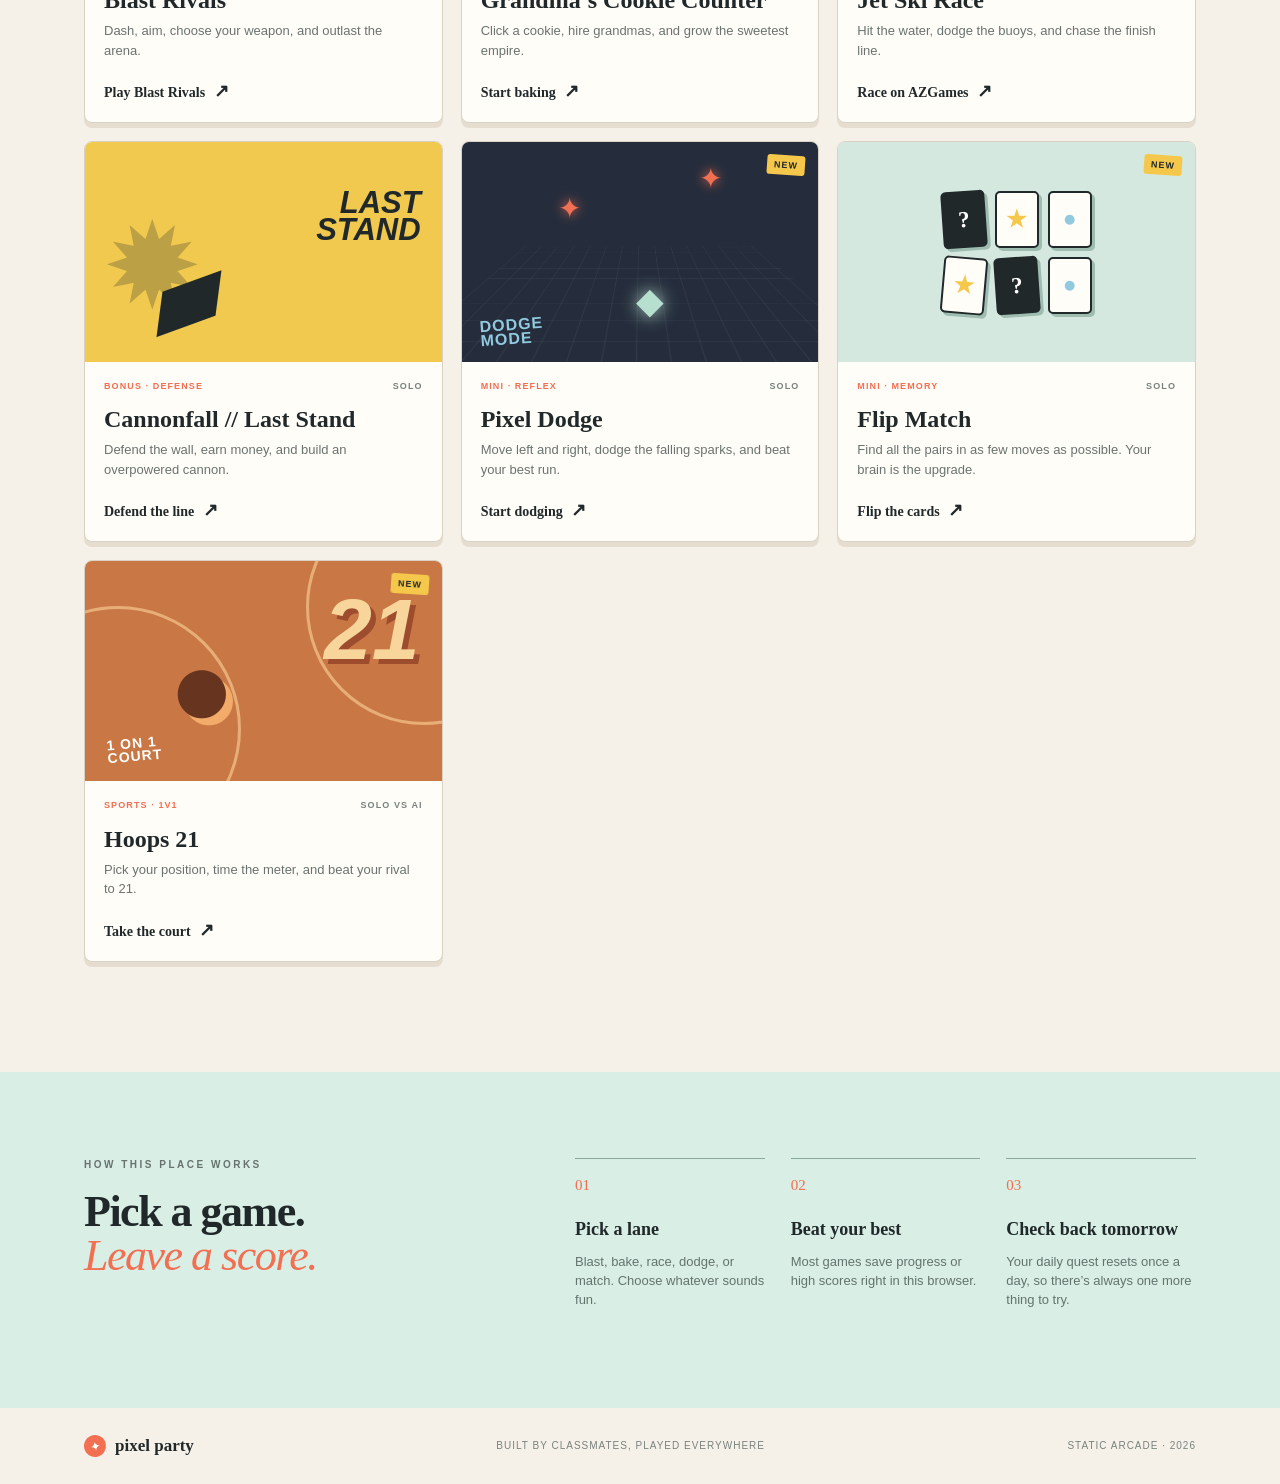
==== commit 540dcee6: "upgrade hoops and create reward arcade hub" ====
--- a/index.html
+++ b/index.html
@@ -42,6 +42,10 @@
       <div class="task-cta-icon">✓</div><div><p class="kicker">THE PRODUCTIVITY ARCADE</p><h2>Finish a task.<br><em>Earn a play.</em></h2><p>Turn your real-world to-do list into points, streaks, and claw-machine chances.</p></div><a class="button button-primary" href="tasks.html">Open Task Board <span>↗</span></a>
     </section>
 
+    <section class="reward-hub" aria-label="Reward Arcade">
+      <div class="reward-hub-icon">⌁</div><div><p class="kicker">SEPARATE REWARD ARCADE</p><h2>Your tasks unlock the claw.</h2><p>Spend earned plays in a room full of prizes, then head back to your list for the next one.</p></div><a class="button button-primary" href="games/claw-machine/index.html">Open Reward Hub <span>↗</span></a>
+    </section>
+
     <section class="player-dashboard" aria-label="Player progress">
       <div class="player-id"><div class="avatar" data-party-badge>B</div><div><span class="tiny-label">PLAYER PROFILE</span><strong>Break Runner <i>LVL 04</i></strong></div></div>
       <div class="xp-block"><div class="xp-label"><span>XP TO NEXT LEVEL</span><b>720 / 1000</b></div><div class="xp-track"><span></span></div></div>
@@ -84,10 +88,6 @@
           <div class="card-art hoops-art"><span class="new-stamp">NEW</span><span class="hoops-number">21</span><span class="hoops-ball">●</span><span class="hoops-lines">1 ON 1<br>COURT</span></div>
           <div class="card-body"><div class="card-meta"><span class="game-type">Sports · 1v1</span><span class="players">Solo vs AI</span></div><h3>Hoops 21</h3><p>Pick your position, time the meter, and beat your rival to 21.</p><a class="card-link" href="games/hoops-21/index.html">Take the court <span>↗</span></a></div>
         </article>
-        <article class="game-card mini-card" data-title="Claw Machine" data-tags="claw prize task reward arcade new">
-          <div class="card-art claw-art"><span class="new-stamp">TASK REWARD</span><span class="claw-machine">⌖</span><span class="prize prize-one">★</span><span class="prize prize-two">●</span><span class="claw-copy">GRAB<br>A PRIZE</span></div>
-          <div class="card-body"><div class="card-meta"><span class="game-type">Arcade · Reward</span><span class="players">Earned plays</span></div><h3>Claw Machine</h3><p>Complete tasks, spend your plays, and see what prize drops.</p><a class="card-link" href="games/claw-machine/index.html">Play the claw <span>↗</span></a></div>
-        </article>
       </div>
       <p class="empty-state" id="empty-state" hidden>No games found. Try a different vibe.</p>
     </section>
--- a/arcade-extra.css
+++ b/arcade-extra.css
@@ -1,2 +1,3 @@
 .hoops-art{background:#c97845;color:#fff;overflow:hidden}.hoops-art:before,.hoops-art:after{content:'';position:absolute;border:3px solid #f5c58e;border-radius:50%;opacity:.7}.hoops-art:before{width:240px;height:240px;left:-90px;top:45px}.hoops-art:after{width:230px;height:230px;right:-100px;top:-72px}.hoops-number{position:absolute;right:22px;top:34px;font:900 86px/.8 Arial;font-style:italic;color:#f7d59b;text-shadow:5px 5px 0 #9d4c2e}.hoops-ball{position:absolute;left:83px;top:71px;font-size:112px;color:#67351f;line-height:1;text-shadow:7px 7px 0 #f2ab68}.hoops-lines{position:absolute;left:22px;bottom:19px;font:900 14px/.9 Arial;letter-spacing:1px;transform:rotate(-5deg)}
 .task-cta{max-width:1112px;margin:0 auto 82px;padding:22px 25px;display:flex;align-items:center;gap:18px;background:#d9eee4;border:1px solid #afcfbf;border-radius:8px;box-shadow:6px 6px 0 #aacbbb}.task-cta-icon{display:grid;place-items:center;width:48px;height:48px;border-radius:13px;background:var(--coral);color:#fff;font:700 27px Georgia,serif;transform:rotate(-7deg)}.task-cta h2{font:700 25px/.95 var(--serif);margin:0}.task-cta h2 em{color:var(--coral);font-weight:400}.task-cta p:not(.kicker){color:#63746f;font-size:12px;margin:7px 0 0}.task-cta .kicker{margin:0 0 7px}.task-cta .button{margin-left:auto;white-space:nowrap}.claw-art{background:#e45282;color:#fff;overflow:hidden}.claw-art:before{content:'';position:absolute;inset:28px 42px 22px;background:#9bd9cc;border:5px solid #28182a;border-radius:8px}.claw-machine{position:absolute;left:96px;top:42px;z-index:1;font-size:100px;color:#f7f0df;text-shadow:5px 6px 0 #4f3d55}.prize{position:absolute;z-index:1;display:grid;place-items:center;width:35px;height:35px;border-radius:50%;font:700 21px Georgia,serif;color:#a03a65;border:2px solid #a25c6e}.prize-one{left:77px;bottom:40px;background:#ffd166}.prize-two{right:81px;bottom:38px;background:#f59caa}.claw-copy{position:absolute;right:18px;top:42px;z-index:2;color:#4f243e;font:900 16px/.8 Arial;text-align:right;letter-spacing:1px;transform:rotate(6deg)}@media(max-width:580px){.task-cta{margin-left:20px;margin-right:20px;align-items:flex-start;flex-wrap:wrap;padding:18px}.task-cta .button{margin-left:0}.task-cta p:not(.kicker){max-width:250px}}
+.reward-hub{max-width:1112px;margin:-54px auto 82px;padding:22px 25px;display:flex;align-items:center;gap:18px;background:#352644;color:#fff;border:1px solid #664d70;border-radius:8px;box-shadow:6px 6px 0 #e45282}.reward-hub-icon{display:grid;place-items:center;width:48px;height:48px;border-radius:13px;background:#f475a6;color:#fff;font:700 29px Georgia,serif;transform:rotate(8deg)}.reward-hub h2{font:700 25px/.95 var(--serif);margin:0}.reward-hub p:not(.kicker){color:#c1adbe;font-size:12px;margin:7px 0 0}.reward-hub .kicker{color:#8ee2c1;margin:0 0 7px}.reward-hub .button{margin-left:auto;white-space:nowrap;background:#f475a6;color:#241a2e}.reward-hub .button:hover{background:#ffd166}@media(max-width:580px){.reward-hub{margin:-39px 20px 60px;align-items:flex-start;flex-wrap:wrap;padding:18px}.reward-hub .button{margin-left:0}}
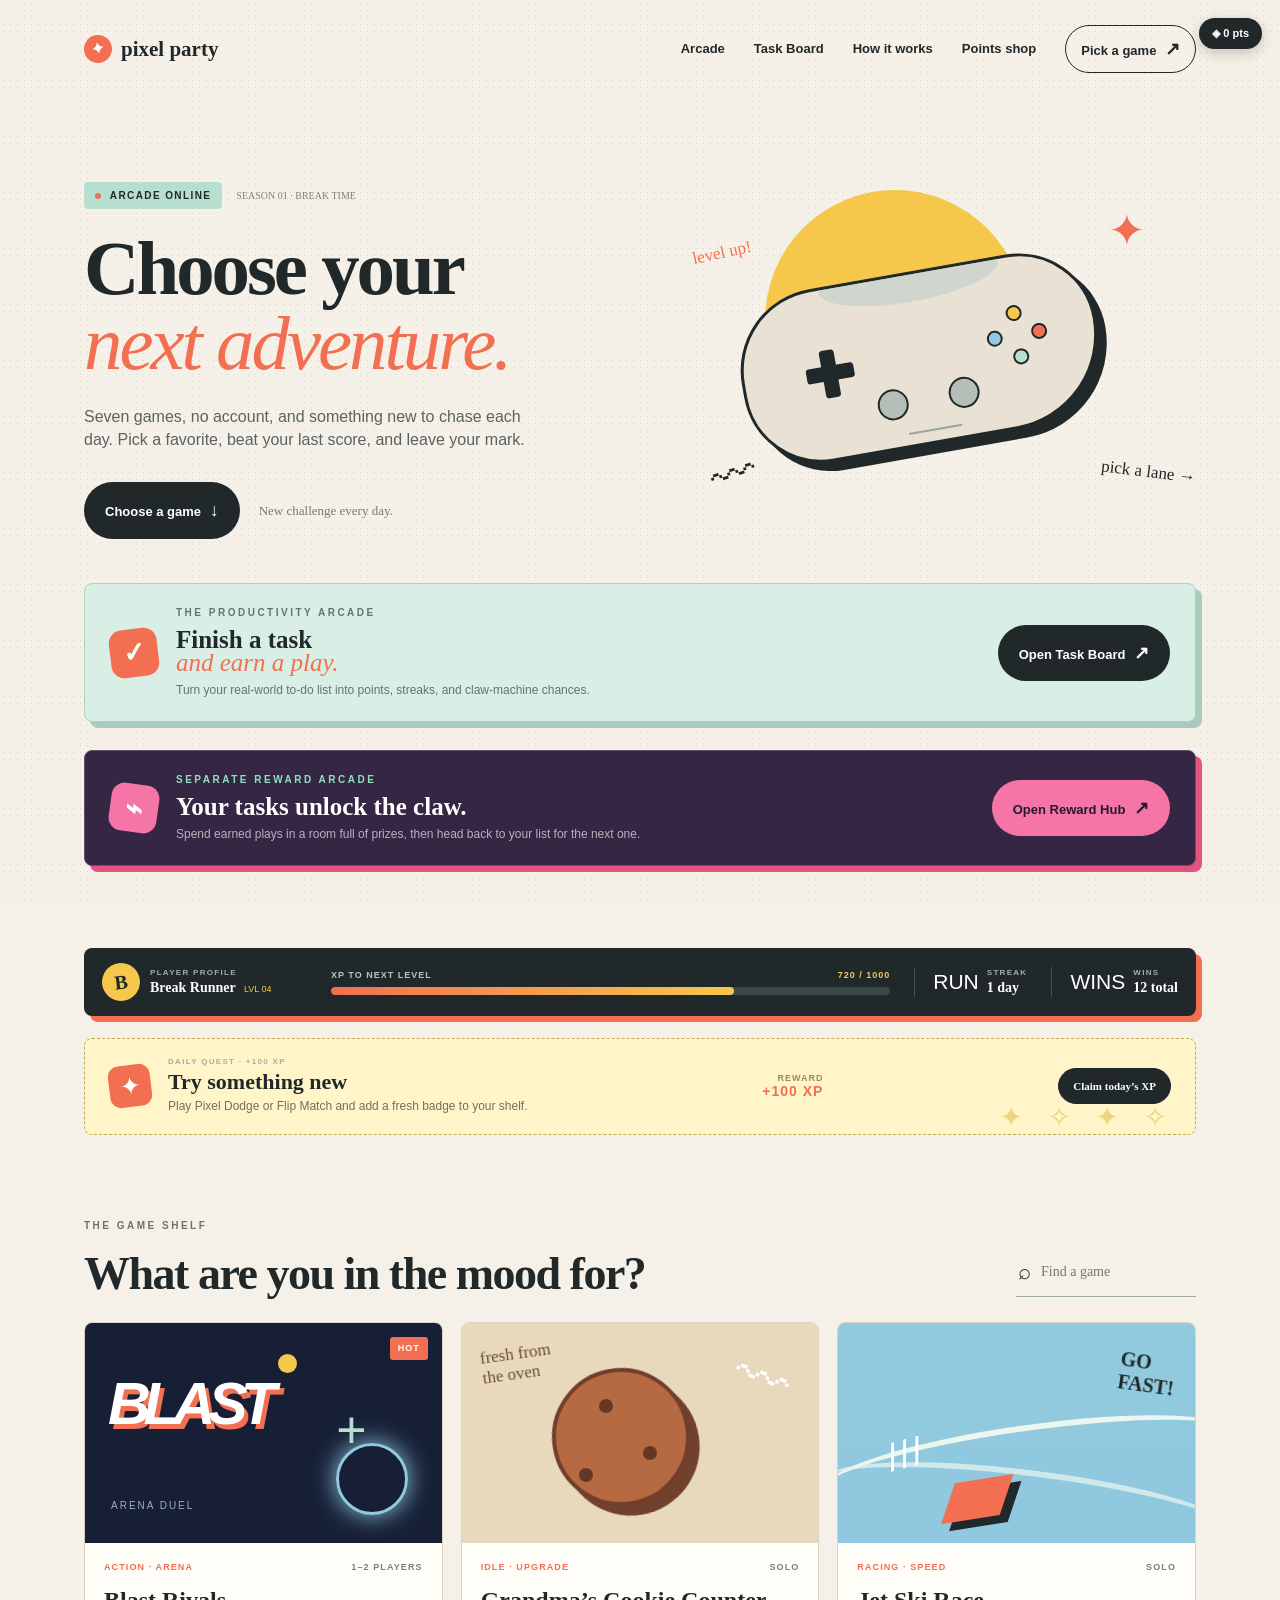
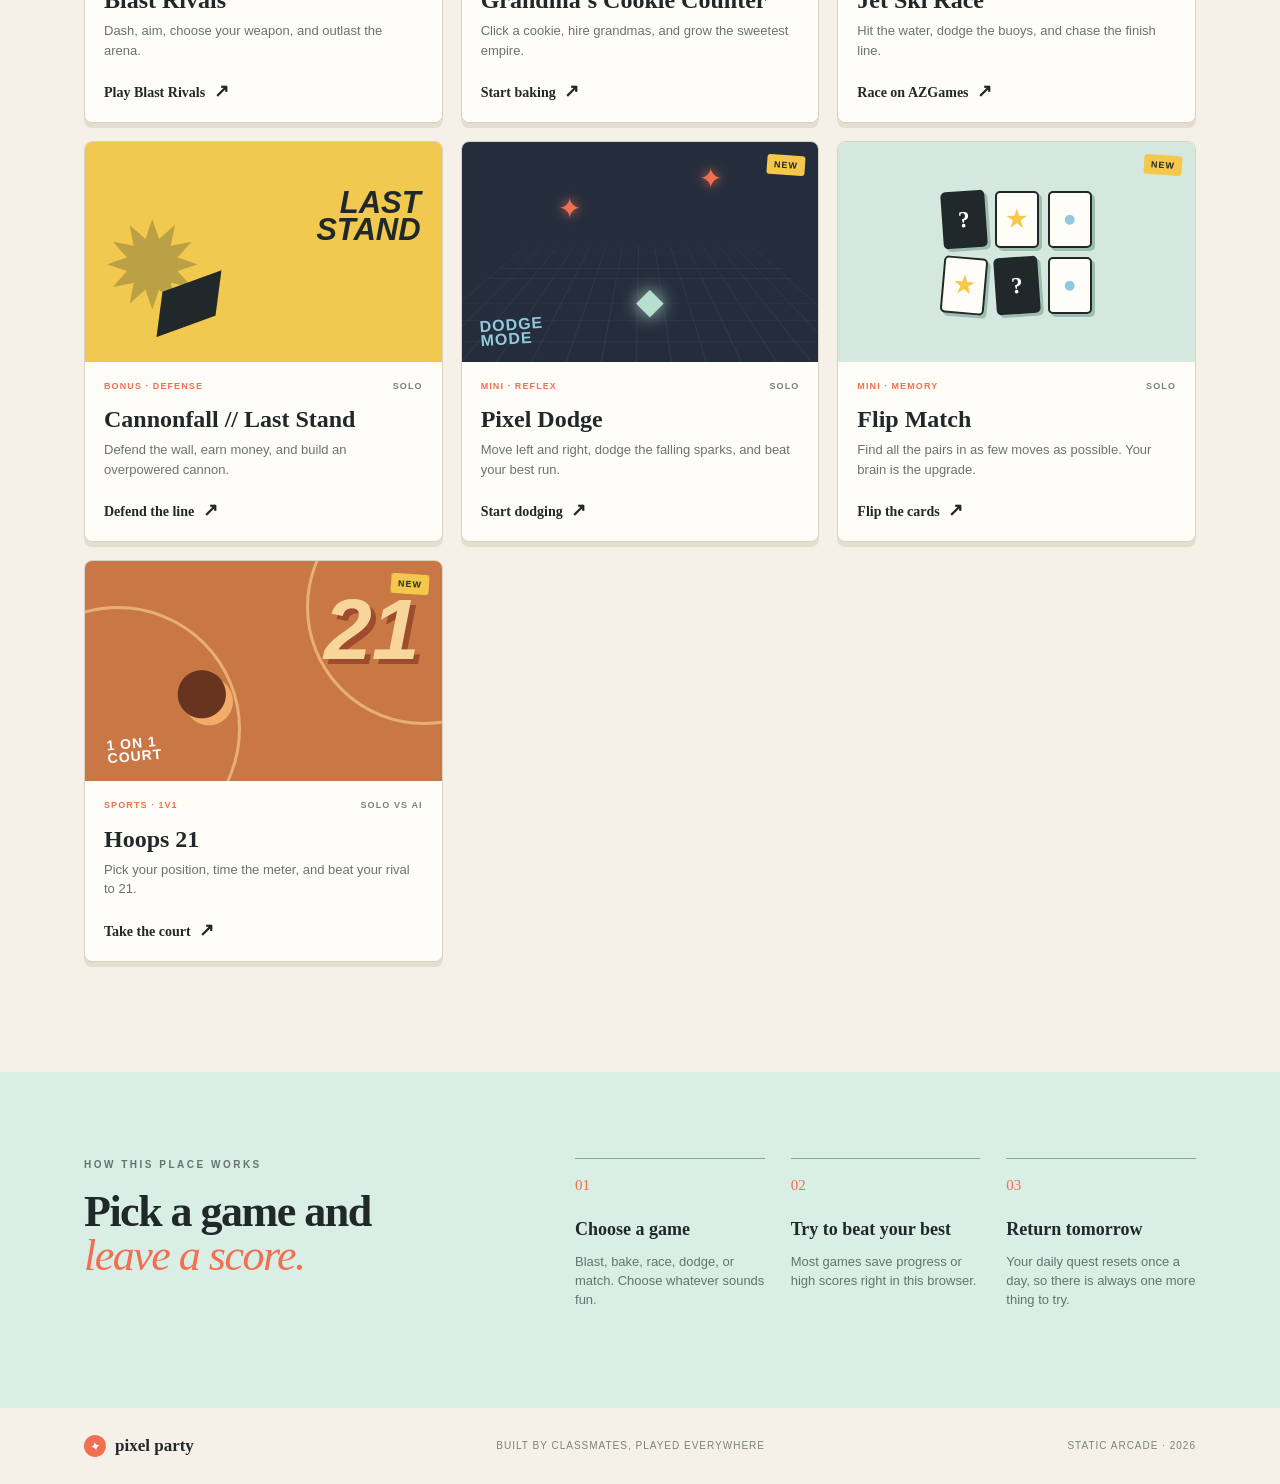
==== commit aed44a29: "budge" ====
--- a/index.html
+++ b/index.html
@@ -39,7 +39,7 @@
     </section>
 
     <section class="task-cta" aria-label="Task Board preview">
-      <div class="task-cta-icon">✓</div><div><p class="kicker">THE PRODUCTIVITY ARCADE</p><h2>Finish a task.<br><em>Earn a play.</em></h2><p>Turn your real-world to-do list into points, streaks, and claw-machine chances.</p></div><a class="button button-primary" href="tasks.html">Open Task Board <span>↗</span></a>
+      <div class="task-cta-icon">✓</div><div><p class="kicker">THE PRODUCTIVITY ARCADE</p><h2>Finish a task<br><em>and earn a play.</em></h2><p>Turn your real-world to-do list into points, streaks, and claw-machine chances.</p></div><a class="button button-primary" href="tasks.html">Open Task Board <span>↗</span></a>
     </section>
 
     <section class="reward-hub" aria-label="Reward Arcade">
@@ -49,8 +49,8 @@
     <section class="player-dashboard" aria-label="Player progress">
       <div class="player-id"><div class="avatar" data-party-badge>B</div><div><span class="tiny-label">PLAYER PROFILE</span><strong>Break Runner <i>LVL 04</i></strong></div></div>
       <div class="xp-block"><div class="xp-label"><span>XP TO NEXT LEVEL</span><b>720 / 1000</b></div><div class="xp-track"><span></span></div></div>
-      <div class="dash-stat"><span class="stat-icon">🔥</span><div><span class="tiny-label">STREAK</span><strong id="streak-count">0 days</strong></div></div>
-      <div class="dash-stat"><span class="stat-icon">🏆</span><div><span class="tiny-label">WINS</span><strong>12 total</strong></div></div>
+      <div class="dash-stat"><span class="stat-icon">RUN</span><div><span class="tiny-label">STREAK</span><strong id="streak-count">0 days</strong></div></div>
+      <div class="dash-stat"><span class="stat-icon">WINS</span><div><span class="tiny-label">WINS</span><strong>12 total</strong></div></div>
     </section>
 
     <section class="daily-quest" aria-label="Daily quest">
@@ -92,7 +92,7 @@
       <p class="empty-state" id="empty-state" hidden>No games found. Try a different vibe.</p>
     </section>
 
-    <section class="how-section" id="how-it-works"><div class="how-intro"><p class="kicker">how this place works</p><h2>Pick a game.<br><em>Leave a score.</em></h2></div><div class="steps"><div class="step"><span>01</span><h3>Pick a lane</h3><p>Blast, bake, race, dodge, or match. Choose whatever sounds fun.</p></div><div class="step"><span>02</span><h3>Beat your best</h3><p>Most games save progress or high scores right in this browser.</p></div><div class="step"><span>03</span><h3>Check back tomorrow</h3><p>Your daily quest resets once a day, so there’s always one more thing to try.</p></div></div></section>
+    <section class="how-section" id="how-it-works"><div class="how-intro"><p class="kicker">how this place works</p><h2>Pick a game and<br><em>leave a score.</em></h2></div><div class="steps"><div class="step"><span>01</span><h3>Choose a game</h3><p>Blast, bake, race, dodge, or match. Choose whatever sounds fun.</p></div><div class="step"><span>02</span><h3>Try to beat your best</h3><p>Most games save progress or high scores right in this browser.</p></div><div class="step"><span>03</span><h3>Return tomorrow</h3><p>Your daily quest resets once a day, so there is always one more thing to try.</p></div></div></section>
   </main>
   <footer class="site-footer"><a class="logo" href="#top"><span class="logo-mark">✦</span><span>pixel party</span></a><span>built by classmates, played everywhere</span><span>static arcade · 2026</span></footer>
   <script src="party.js"></script><script src="script.js"></script>
--- a/party.css
+++ b/party.css
@@ -1 +1 @@
-.party-wallet{position:fixed;right:18px;top:18px;z-index:30;padding:9px 13px;border-radius:99px;background:var(--ink,#20282a);color:#fff;text-decoration:none;font:700 11px Arial,sans-serif;box-shadow:0 4px 14px #0003}.party-wallet:hover{background:var(--coral,#f26f52)}html,body{min-height:100%;visibility:visible!important;opacity:1!important}.grain{z-index:0}.site-header,main,footer{position:relative;z-index:6}body[data-party-theme="neon"]{--ink:#18233a;--cream:#eaf9f7;--paper:#fff;--coral:#7b61ff;--yellow:#5de0c0;--mint:#c3f2e6}body[data-party-theme="sunset"]{--ink:#3a2025;--cream:#fff0dd;--paper:#fffaf3;--coral:#df583f;--yellow:#ffb443;--mint:#ffd5b7}body[data-party-badge="★"] .avatar{background:var(--coral);color:#fff}body[data-party-badge="★"] .avatar{font-size:0}body[data-party-badge="★"] .avatar::after{content:'★';font-size:15px}
+:root{--sans:'Trebuchet MS','Franklin Gothic Medium',sans-serif}body{font-family:var(--sans)}.party-wallet{position:fixed;right:18px;top:18px;z-index:30;padding:9px 13px;border-radius:99px;background:var(--ink,#20282a);color:#fff;text-decoration:none;font:700 11px var(--sans);box-shadow:0 4px 14px #0003}.party-wallet:hover{background:var(--coral,#f26f52)}html,body{min-height:100%;visibility:visible!important;opacity:1!important}.grain{z-index:0}.site-header,main,footer{position:relative;z-index:6}.live-pill,.tiny-label,.xp-label,.card-meta,.art-badge,.new-stamp,.kicker,.task-form button{font-family:var(--sans)}body[data-party-theme="neon"]{--ink:#18233a;--cream:#eaf9f7;--paper:#fff;--coral:#7b61ff;--yellow:#5de0c0;--mint:#c3f2e6}body[data-party-theme="sunset"]{--ink:#3a2025;--cream:#fff0dd;--paper:#fffaf3;--coral:#df583f;--yellow:#ffb443;--mint:#ffd5b7}body[data-party-badge="★"] .avatar{background:var(--coral);color:#fff}body[data-party-badge="★"] .avatar{font-size:0}body[data-party-badge="★"] .avatar::after{content:'★';font-size:15px}
